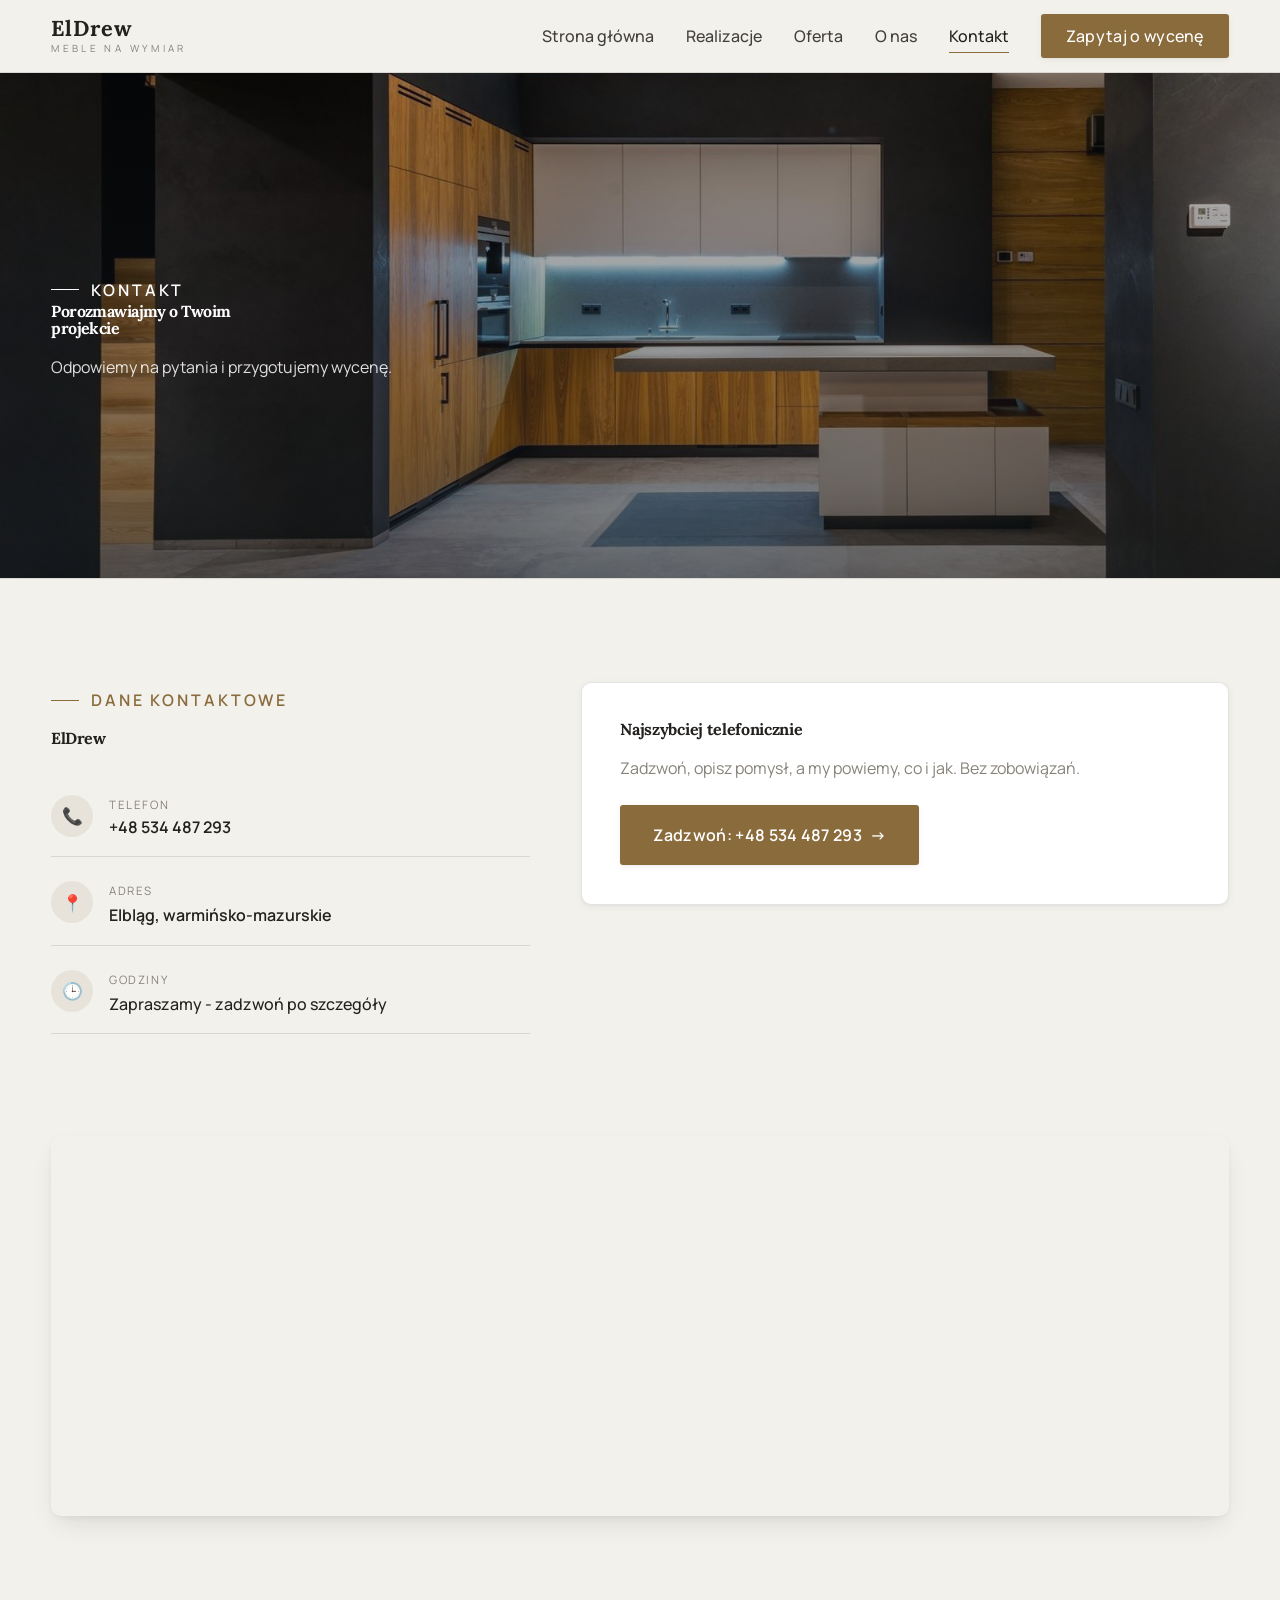
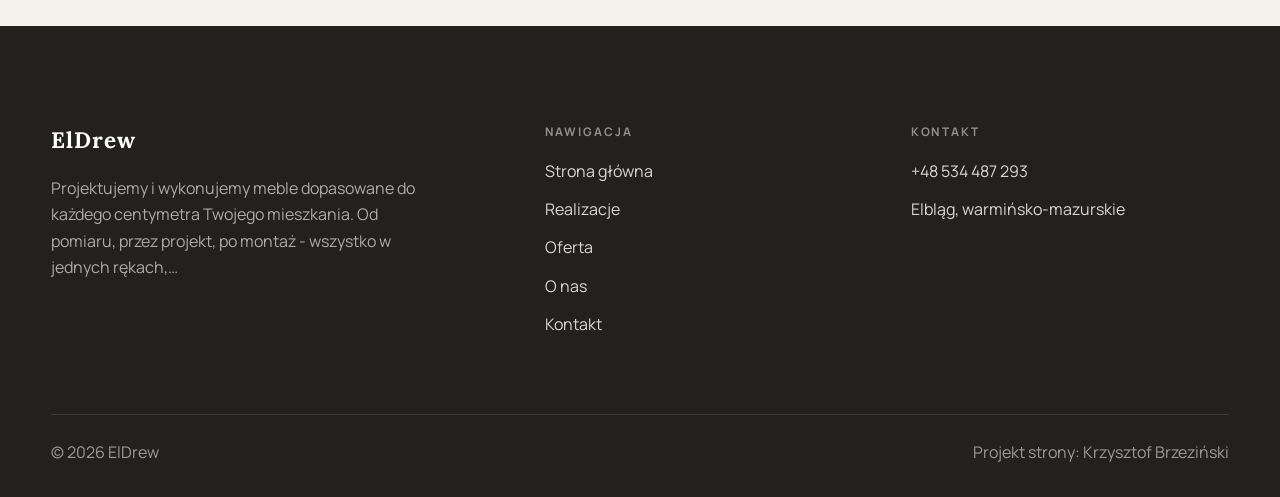
==== kontakt.html @ e07e8ee6 "Demo ElDrew Meble na wymiar (Elblag)" ====
<!DOCTYPE html>
<html lang="pl">
<head>
<meta charset="UTF-8">
<meta name="viewport" content="width=device-width, initial-scale=1.0">
<title>Kontakt - ElDrew</title>
<meta name="description" content="Kontakt ElDrew - Elbląg, warmińsko-mazurskie">
<link rel="preconnect" href="https://fonts.googleapis.com">
<link rel="preconnect" href="https://fonts.gstatic.com" crossorigin>
<link href="https://fonts.googleapis.com/css2?family=Lora:wght@500;600;700&family=Manrope:wght@400;500;600&display=swap" rel="stylesheet">
<link rel="stylesheet" href="assets/styles.css">
</head>
<body>

<header class="nav">
  <div class="wrap nav-inner">
    <a class="brand" href="index.html"><span class="name">ElDrew</span><span class="sub">Meble na wymiar</span></a>
    <nav class="nav-links">
      <a href="index.html">Strona główna</a>
      <a href="realizacje.html">Realizacje</a>
      <a href="oferta.html">Oferta</a>
      <a href="o-nas.html">O nas</a>
      <a href="kontakt.html" class="active">Kontakt</a>
      <a href="kontakt.html" class="btn btn-accent">Zapytaj o wycenę</a>
    </nav>
    <button class="nav-toggle" aria-label="Menu"><span></span><span></span><span></span></button>
  </div>
</header>

<section class="pagehead">
  <img src="img/about.jpg" alt="ElDrew - Porozmawiajmy o Twoim projekcie">
  <div class="wrap">
    <span class="eyebrow">Kontakt</span>
    <h1>Porozmawiajmy o Twoim projekcie</h1>
    <p>Odpowiemy na pytania i przygotujemy wycenę.</p>
  </div>
</section>
<section>
  <div class="wrap contact-grid">
    <div class="reveal">
      <span class="eyebrow">Dane kontaktowe</span>
      <h2 style="margin:var(--space-4) 0 var(--space-6)">ElDrew</h2>
      <div class="info-list">
        <div class="info-row"><div class="ic">📞</div><div><div class="lbl">Telefon</div><a class="val" href="tel:+48534487293">+48 534 487 293</a></div></div>
        <div class="info-row"><div class="ic">📍</div><div><div class="lbl">Adres</div><div class="val">Elbląg, warmińsko-mazurskie</div></div></div>
        <div class="info-row"><div class="ic">🕒</div><div><div class="lbl">Godziny</div><div class="val" style="font-weight:500">Zapraszamy - zadzwoń po szczegóły</div></div></div>
      </div>
    </div>
    <div class="reveal">
      <div class="form">
        <h3 style="margin-bottom:var(--space-4)">Najszybciej telefonicznie</h3>
        <p class="muted" style="margin-bottom:var(--space-5)">Zadzwoń, opisz pomysł, a my powiemy, co i jak. Bez zobowiązań.</p>
        <a href="tel:+48534487293" class="btn btn-accent" style="justify-content:center">Zadzwoń: +48 534 487 293 <span class="arr">→</span></a>
      </div>
    </div>
  </div>
</section>
<section style="padding-top:0">
  <div class="wrap reveal">
    <iframe class="map" title="ElDrew - Elbląg" src="https://maps.google.com/maps?q=ElDrew%20Elbl%C4%85g&z=15&output=embed" loading="lazy" referrerpolicy="no-referrer-when-downgrade"></iframe>
  </div>
</section>

<footer>
  <div class="wrap">
    <div class="foot-grid">
      <div class="foot-brand">
        <div class="name">ElDrew</div>
        <p>Projektujemy i wykonujemy meble dopasowane do każdego centymetra Twojego mieszkania. Od pomiaru, przez projekt, po montaż - wszystko w jednych rękach,…</p>
      </div>
      <div class="foot-col">
        <h4>Nawigacja</h4>
        <a href="index.html">Strona główna</a>
        <a href="realizacje.html">Realizacje</a>
        <a href="oferta.html">Oferta</a>
        <a href="o-nas.html">O nas</a>
        <a href="kontakt.html">Kontakt</a>
      </div>
      <div class="foot-col">
        <h4>Kontakt</h4>
        <a href="tel:+48534487293">+48 534 487 293</a>
        <p>Elbląg, warmińsko-mazurskie</p>
      </div>
    </div>
    <div class="foot-bot">
      <span>© 2026 ElDrew</span>
      <span>Projekt strony: Krzysztof Brzeziński</span>
    </div>
  </div>
</footer>


<script src="assets/main.js"></script>
</body>
</html>
---- assets/styles.css ----
/* ============================================================
   STOLBASZ — premium, architektoniczny B2B fit-out
   Jasna paleta, zero brązu. System wg premium-web-craft.
   Projekt strony: Krzysztof Brzeziński
   ============================================================ */

:root{
  /* PALETA — jasna, architektoniczna, chłodna */
  --paper:#F3F1EC;          /* główne tło */
  --paper-2:#E6E3DB;        /* sekcje alternatywne (chłodny jasny szary) */
  --paper-3:#E6E3DB;        /* delikatne wypełnienia */
  --ink:#23211E;            /* tekst główny — chłodny grafit */
  --ink-soft:#43403A;       /* nagłówki drugorzędne */
  --muted:#87837A;          /* tekst poboczny */
  --line:rgba(35,33,30,.12);/* hairline */
  --accent:#8A6B3C;         /* stonowany petrol-slate — jedyny akcent */
  --accent-d:#6E5430;
  --accent-soft:rgba(138,107,60,.10);
  --dark:#23211E;           /* sekcje ciemne (stopka/CTA) */

  /* ODSTĘPY — skala 4/8 */
  --space-1:4px; --space-2:8px; --space-3:12px; --space-4:16px; --space-5:24px;
  --space-6:32px; --space-7:48px; --space-8:64px; --space-9:96px; --space-10:128px;

  /* TYPOGRAFIA — fluid clamp() */
  --text-sm:clamp(.82rem,.8rem+.1vw,.9rem);
  --text-base:clamp(1rem,.97rem+.15vw,1.1rem);
  --text-lg:clamp(1.12rem,1.05rem+.3vw,1.3rem);
  --text-h3:clamp(1.2rem,1.1rem+.5vw,1.5rem);
  --text-h2:clamp(1.9rem,1.5rem+1.9vw,2.8rem);
  --text-h1:clamp(2.6rem,1.9rem+3.6vw,4.6rem);

  /* PROMIENIE — architektoniczne, raczej ostre */
  --r-sm:3px; --r-md:6px; --r-lg:10px;

  /* RUCH */
  --ease:cubic-bezier(.25,.46,.45,.94); --dur:.24s;

  /* CIENIE — miękkie, warstwowe */
  --sh-sm:0 1px 2px rgba(16,24,32,.04), 0 2px 8px rgba(16,24,32,.05);
  --sh-md:0 2px 6px rgba(16,24,32,.05), 0 12px 28px -8px rgba(16,24,32,.12);
  --sh-lg:0 6px 14px rgba(16,24,32,.07), 0 26px 56px -18px rgba(16,24,32,.22);

  --hairline:1px solid var(--line);

  --font-display:'Lora',serif;
  --font-body:'Manrope',sans-serif;
}

*{box-sizing:border-box;margin:0;padding:0}
html{scroll-behavior:smooth}
body{
  font-family:var(--font-body);
  font-size:var(--text-base);
  line-height:1.65;
  color:var(--ink);
  background:var(--paper);
  -webkit-font-smoothing:antialiased;
  text-rendering:optimizeLegibility;
}
img{max-width:100%;display:block}
a{color:inherit;text-decoration:none}

.wrap{width:min(92%,1180px);margin-inline:auto}
section{padding-block:clamp(52px,6.5vw,96px)}

h1,h2,h3{font-family:var(--font-display);font-weight:700;line-height:1.08;letter-spacing:-.02em;color:var(--ink)}
h1{font-size:var(--text-h1);letter-spacing:-.035em}
h2{font-size:var(--text-h2);letter-spacing:-.025em}
h3{font-size:var(--text-h3)}
p{max-width:65ch}

.eyebrow{
  font-family:var(--font-body);
  font-size:var(--text-sm);
  font-weight:600;
  letter-spacing:.18em;
  text-transform:uppercase;
  color:var(--accent);
  display:inline-flex;align-items:center;gap:var(--space-3);
}
.eyebrow::before{content:"";width:28px;height:1px;background:var(--accent);display:inline-block}

.muted{color:var(--muted)}
.lead{font-size:var(--text-lg);line-height:1.55;color:var(--ink-soft);max-width:50ch}

/* ---------- BUTTONS ---------- */
.btn{
  display:inline-flex;align-items:center;gap:var(--space-2);
  font-weight:600;font-size:var(--text-sm);letter-spacing:.02em;
  padding:var(--space-4) var(--space-6);
  border-radius:var(--r-sm);
  transition:transform var(--dur) var(--ease),box-shadow var(--dur) var(--ease),background var(--dur) var(--ease);
  cursor:pointer;border:1px solid transparent;
}
.btn-accent{background:var(--accent);color:#fff;box-shadow:var(--sh-sm)}
.btn-accent:hover{background:var(--accent-d);transform:translateY(-2px);box-shadow:var(--sh-md)}
.btn-accent:active{transform:translateY(0);box-shadow:var(--sh-sm)}
.btn-ghost{background:transparent;color:var(--ink);border-color:var(--line)}
.btn-ghost:hover{border-color:var(--accent);color:var(--accent);transform:translateY(-2px)}
.btn-light{background:#fff;color:var(--ink);box-shadow:var(--sh-sm)}
.btn-light:hover{transform:translateY(-2px);box-shadow:var(--sh-md)}
.btn .arr{transition:transform var(--dur) var(--ease)}
.btn:hover .arr{transform:translateX(4px)}

/* ---------- NAV ---------- */
.nav{
  position:sticky;top:0;z-index:50;
  background:color-mix(in srgb,var(--paper) 88%,transparent);
  backdrop-filter:saturate(140%) blur(10px);
  border-bottom:var(--hairline);
}
.nav-inner{display:flex;align-items:center;justify-content:space-between;height:72px}
.brand{display:flex;flex-direction:column;line-height:1}
.brand .name{font-family:var(--font-display);font-weight:800;font-size:1.35rem;letter-spacing:.04em}
.brand .sub{font-size:.62rem;letter-spacing:.34em;text-transform:uppercase;color:var(--muted);margin-top:5px}
.nav-links{display:flex;align-items:center;gap:var(--space-6)}
.nav-links a{font-size:var(--text-sm);font-weight:500;color:var(--ink-soft);position:relative;padding-block:4px;transition:color var(--dur) var(--ease)}
.nav-links a::after{content:"";position:absolute;left:0;bottom:0;width:0;height:1.5px;background:var(--accent);transition:width var(--dur) var(--ease)}
.nav-links a:hover,.nav-links a.active{color:var(--ink)}
.nav-links a:hover::after,.nav-links a.active::after{width:100%}
.nav-links .btn{padding:var(--space-2) var(--space-5)}
/* przyciski w nav: właściwy kolor (przebij .nav-links a) + bez podkreślenia */
.nav-links a.btn-accent{color:#fff}
.nav-links a.btn-ghost,.nav-links a.btn-light{color:var(--ink)}
.nav-links a.btn::after{display:none}
.nav-toggle{display:none;background:none;border:none;cursor:pointer;flex-direction:column;gap:5px;padding:8px}
.nav-toggle span{width:24px;height:2px;background:var(--ink);transition:var(--dur)}

/* ---------- HERO (split) ---------- */
.hero{position:relative;overflow:hidden;border-bottom:var(--hairline)}
.hero-grid{display:grid;grid-template-columns:1.05fr .95fr;gap:clamp(24px,4vw,60px);align-items:center;
  padding-block:clamp(36px,4.5vw,64px)}
.hero-copy .eyebrow{margin-bottom:var(--space-5)}
.hero-copy h1{margin-bottom:var(--space-5)}
.hero-copy .lead{margin-bottom:var(--space-7)}
.hero-actions{display:flex;flex-wrap:wrap;gap:var(--space-4)}
.hero-art{position:relative;aspect-ratio:4/3;border-radius:var(--r-lg);overflow:hidden;box-shadow:var(--sh-lg)}
.hero-art img{width:100%;height:100%;object-fit:cover}
.hero-art::after{content:"";position:absolute;inset:0;background:linear-gradient(180deg,transparent 55%,rgba(18,24,28,.28))}
.hero-badge{position:absolute;left:var(--space-5);bottom:var(--space-5);z-index:2;
  background:rgba(252,252,251,.94);backdrop-filter:blur(4px);
  border-radius:var(--r-md);padding:var(--space-4) var(--space-5);box-shadow:var(--sh-md);max-width:78%}
.hero-badge strong{display:block;font-family:var(--font-display);font-size:1rem;letter-spacing:-.01em}
.hero-badge span{font-size:var(--text-sm);color:var(--muted)}

/* ---------- HERO duży / kinowy (strona główna) ---------- */
.hero-cine{position:relative;min-height:clamp(560px,82vh,840px);display:flex;align-items:center;overflow:hidden;border-bottom:var(--hairline)}
.hero-cine>img{position:absolute;inset:0;width:100%;height:100%;object-fit:cover;z-index:0}
.hero-cine::after{content:"";position:absolute;inset:0;z-index:1;
  background:linear-gradient(95deg,rgba(13,18,23,.86) 0%,rgba(13,18,23,.64) 32%,rgba(13,18,23,.24) 62%,rgba(13,18,23,.04) 100%)}
.hero-cine .wrap{position:relative;z-index:2;padding-block:var(--space-8)}
.hero-cine .hero-copy{max-width:660px}
.hero-cine .eyebrow{color:#fff;margin-bottom:var(--space-5)}
.hero-cine .eyebrow::before{background:#fff}
.hero-cine h1{color:#fff;margin-bottom:var(--space-5);font-size:clamp(2.9rem,2rem+4.4vw,5.2rem)}
.hero-cine .lead{color:rgba(255,255,255,.92);max-width:48ch;margin-bottom:var(--space-7)}
.hero-cine .hero-actions{display:flex;flex-wrap:wrap;gap:var(--space-4)}
@media(max-width:680px){
  .hero-cine{min-height:clamp(520px,76vh,640px);align-items:flex-end}
  .hero-cine::after{background:linear-gradient(0deg,rgba(13,18,23,.9) 6%,rgba(13,18,23,.45) 55%,rgba(13,18,23,.25) 100%)}
  .hero-cine .wrap{padding-bottom:var(--space-9)}
}

/* full-bleed hero variant (podstrony) */
.pagehead{position:relative;min-height:46vh;display:flex;align-items:flex-end;overflow:hidden;border-bottom:var(--hairline)}
.pagehead img{position:absolute;inset:0;width:100%;height:100%;object-fit:cover}
.pagehead::after{content:"";position:absolute;inset:0;background:linear-gradient(180deg,rgba(18,24,28,.25),rgba(18,24,28,.62))}
.pagehead .wrap{position:relative;z-index:2;padding-block:var(--space-9);color:#fff}
.pagehead h1{color:#fff;max-width:18ch}
.pagehead .eyebrow{color:#fff}
.pagehead .eyebrow::before{background:#fff}
.pagehead p{color:rgba(255,255,255,.86);margin-top:var(--space-4);max-width:54ch}

/* ---------- STRIP (pasek skrótów / liczby) ---------- */
.strip{background:var(--dark);color:#fff}
.strip .wrap{display:grid;grid-template-columns:repeat(4,1fr);gap:var(--space-6);padding-block:var(--space-8)}
.strip .item .k{font-family:var(--font-display);font-size:clamp(1.6rem,1.2rem+1.4vw,2.4rem);font-weight:800;letter-spacing:-.02em;color:#fff}
.strip .item .v{font-size:var(--text-sm);color:rgba(255,255,255,.66);margin-top:var(--space-2);line-height:1.45}
.strip .item{border-left:2px solid var(--accent);padding-left:var(--space-5)}

/* ---------- SECTION HEAD ---------- */
.head{max-width:48rem;margin-bottom:var(--space-8)}
.head.center{margin-inline:auto;text-align:center}
.head .eyebrow{margin-bottom:var(--space-4)}
.head h2{margin-bottom:var(--space-4)}
.head p{color:var(--muted);font-size:var(--text-lg);line-height:1.55}
.head.center p{margin-inline:auto}

/* ---------- INTRO SPLIT ---------- */
.split{display:grid;grid-template-columns:.92fr 1.08fr;gap:clamp(28px,5vw,80px);align-items:center}
.split.rev{grid-template-columns:1.08fr .92fr}
.split.rev .split-art{order:-1}
.split-art{position:relative;aspect-ratio:5/4;border-radius:var(--r-lg);overflow:hidden;box-shadow:var(--sh-lg)}
.split-art img{width:100%;height:100%;object-fit:cover}
.split-copy h2{margin-bottom:var(--space-5)}
.split-copy p+p{margin-top:var(--space-4)}
.split-copy .btn{margin-top:var(--space-6)}

/* ---------- SERVICES (zakres) ---------- */
.svc-grid{display:grid;grid-template-columns:repeat(auto-fit,minmax(280px,1fr));gap:var(--space-5)}
.svc{background:#fff;border:var(--hairline);border-radius:var(--r-md);padding:var(--space-7) var(--space-6);
  transition:transform var(--dur) var(--ease),box-shadow var(--dur) var(--ease),border-color var(--dur) var(--ease);
  position:relative;overflow:hidden}
.svc::before{content:"";position:absolute;left:0;top:0;width:3px;height:0;background:var(--accent);transition:height var(--dur) var(--ease)}
.svc:hover{transform:translateY(-4px);box-shadow:var(--sh-md);border-color:transparent}
.svc:hover::before{height:100%}
.svc .ic{font-family:var(--font-display);font-size:.8rem;font-weight:700;letter-spacing:.12em;color:var(--accent);margin-bottom:var(--space-4)}
.svc h3{margin-bottom:var(--space-3);font-size:1.22rem}
.svc p{color:var(--muted);font-size:var(--text-base);line-height:1.6}

/* big detailed service rows */
.svc-row{display:grid;grid-template-columns:.8fr 1.2fr;gap:clamp(20px,4vw,60px);align-items:center;padding-block:var(--space-8)}
.svc-row+.svc-row{border-top:var(--hairline)}
.svc-row.rev{grid-template-columns:1.2fr .8fr}
.svc-row.rev .svc-row-art{order:-1}
.svc-row-art{aspect-ratio:4/3;border-radius:var(--r-md);overflow:hidden;box-shadow:var(--sh-md)}
.svc-row-art img{width:100%;height:100%;object-fit:cover}
.svc-row h3{font-size:1.5rem;margin-bottom:var(--space-4)}
.svc-row .num{font-family:var(--font-display);font-size:.85rem;font-weight:700;letter-spacing:.14em;color:var(--accent);display:block;margin-bottom:var(--space-3)}
.svc-row ul{list-style:none;margin-top:var(--space-4);display:flex;flex-direction:column;gap:var(--space-2)}
.svc-row li{position:relative;padding-left:var(--space-5);color:var(--muted);font-size:var(--text-base)}
.svc-row li::before{content:"";position:absolute;left:0;top:.62em;width:8px;height:1px;background:var(--accent)}

/* ---------- GALLERY (realizacje) ---------- */
.gallery{display:grid;grid-template-columns:repeat(12,1fr);gap:var(--space-4);grid-auto-rows:200px}
.tile{position:relative;overflow:hidden;border-radius:var(--r-md);box-shadow:var(--sh-sm);
  transition:transform var(--dur) var(--ease),box-shadow var(--dur) var(--ease)}
.tile img{width:100%;height:100%;object-fit:cover;transition:transform .6s var(--ease)}
.tile:hover{box-shadow:var(--sh-md)}
.tile:hover img{transform:scale(1.05)}
.tile .cap{position:absolute;left:0;right:0;bottom:0;padding:var(--space-5) var(--space-4) var(--space-4);
  background:linear-gradient(transparent,rgba(18,24,28,.78));color:#fff;
  font-size:var(--text-sm);font-weight:600;letter-spacing:.01em;
  opacity:0;transform:translateY(8px);transition:var(--dur) var(--ease)}
.tile:hover .cap{opacity:1;transform:translateY(0)}
.tile .cap small{display:block;font-weight:400;opacity:.78;letter-spacing:.04em;text-transform:uppercase;font-size:.66rem;margin-top:3px}
/* bento spans */
.t-wide{grid-column:span 6}
.t-tall{grid-column:span 6;grid-row:span 2}
.t-std{grid-column:span 6}
.t-third{grid-column:span 4}
.t-two3{grid-column:span 8}

/* ---------- TRUST / WIARYGODNOŚĆ ---------- */
.trust{background:var(--paper-2)}
.trust-grid{display:grid;grid-template-columns:repeat(auto-fit,minmax(240px,1fr));gap:var(--space-5);margin-top:var(--space-7)}
.trust-card{background:#fff;border-radius:var(--r-md);padding:var(--space-7) var(--space-6);box-shadow:var(--sh-sm);border-top:3px solid var(--accent)}
.trust-card .big{font-family:var(--font-display);font-size:clamp(1.8rem,1.3rem+1.6vw,2.6rem);font-weight:800;letter-spacing:-.02em;color:var(--ink);line-height:1}
.trust-card h3{font-size:1.12rem;margin:var(--space-3) 0 var(--space-2)}
.trust-card p{color:var(--muted);font-size:var(--text-base);line-height:1.55}

/* ---------- CTA band ---------- */
.cta{background:var(--dark);color:#fff;position:relative;overflow:hidden}
.cta .wrap{display:grid;grid-template-columns:1.4fr .6fr;gap:var(--space-7);align-items:center;position:relative;z-index:2}
.cta h2{color:#fff;max-width:20ch}
.cta p{color:rgba(255,255,255,.74);margin-top:var(--space-4)}
.cta-actions{display:flex;flex-direction:column;gap:var(--space-3);align-items:flex-start}
.cta::before{content:"";position:absolute;right:-80px;top:-80px;width:360px;height:360px;border-radius:50%;
  background:radial-gradient(circle,var(--accent-soft),transparent 70%)}

/* ---------- CONTACT ---------- */
.contact-grid{display:grid;grid-template-columns:.85fr 1.15fr;gap:clamp(28px,4vw,56px);align-items:start}
.info-list{display:flex;flex-direction:column;gap:var(--space-2)}
.info-row{display:flex;gap:var(--space-4);align-items:flex-start;padding-block:var(--space-4);border-bottom:var(--hairline)}
.info-row .ic{flex:none;width:42px;height:42px;display:grid;place-items:center;border-radius:50%;
  background:var(--accent-soft);color:var(--accent);font-size:1.05rem}
.info-row .lbl{font-size:.72rem;letter-spacing:.14em;text-transform:uppercase;color:var(--muted)}
.info-row .val{font-weight:600;font-size:var(--text-base);margin-top:2px}
.info-row a.val:hover{color:var(--accent)}
.map{border:none;border-radius:var(--r-lg);box-shadow:var(--sh-md);width:100%;height:100%;min-height:380px;filter:grayscale(.2) contrast(1.02)}
.form{background:#fff;border:var(--hairline);border-radius:var(--r-lg);padding:clamp(24px,3vw,40px);box-shadow:var(--sh-sm)}
.form .fld{margin-bottom:var(--space-5)}
.form label{display:block;font-size:var(--text-sm);font-weight:600;margin-bottom:var(--space-2)}
.form input,.form textarea{width:100%;font-family:inherit;font-size:var(--text-base);color:var(--ink);
  padding:var(--space-4);border:var(--hairline);border-radius:var(--r-sm);background:var(--paper);transition:border-color var(--dur)}
.form input:focus,.form textarea:focus{outline:none;border-color:var(--accent);background:#fff}
.form textarea{resize:vertical;min-height:120px}
.form .note{font-size:var(--text-sm);color:var(--muted);margin-top:var(--space-3)}

/* ---------- FOOTER ---------- */
footer{background:var(--dark);color:#fff;padding-block:var(--space-9) var(--space-6)}
.foot-grid{display:grid;grid-template-columns:1.4fr 1fr 1fr;gap:var(--space-7);margin-bottom:var(--space-8)}
.foot-brand .name{font-family:var(--font-display);font-weight:800;font-size:1.4rem;letter-spacing:.04em}
.foot-brand p{color:rgba(255,255,255,.62);margin-top:var(--space-4);font-size:var(--text-base);max-width:38ch}
.foot-col h4{font-size:.74rem;letter-spacing:.16em;text-transform:uppercase;color:rgba(255,255,255,.5);margin-bottom:var(--space-4)}
.foot-col a,.foot-col p{display:block;color:rgba(255,255,255,.82);font-size:var(--text-base);margin-bottom:var(--space-3)}
.foot-col a:hover{color:#fff}
.foot-bot{border-top:1px solid rgba(255,255,255,.12);padding-top:var(--space-5);display:flex;justify-content:space-between;flex-wrap:wrap;gap:var(--space-3);
  font-size:var(--text-sm);color:rgba(255,255,255,.55)}
.foot-bot a:hover{color:#fff}

/* ---------- REVEAL ---------- */
.reveal{opacity:0;transform:translateY(22px);transition:opacity .6s var(--ease),transform .6s var(--ease)}
.reveal.in{opacity:1;transform:none}

/* ---------- RESPONSIVE ---------- */
@media(max-width:920px){
  .hero-grid,.split,.split.rev,.svc-row,.svc-row.rev,.cta .wrap,.contact-grid,.foot-grid{grid-template-columns:1fr}
  .split.rev .split-art,.svc-row.rev .svc-row-art{order:0}
  .hero-art{aspect-ratio:16/10;max-height:420px}
  .strip .wrap{grid-template-columns:repeat(2,1fr);gap:var(--space-7)}
  .gallery{grid-auto-rows:180px}
  .t-wide,.t-tall,.t-std,.t-third,.t-two3{grid-column:span 6}
  .t-tall{grid-row:span 1}
  .cta-actions{flex-direction:row;flex-wrap:wrap}
  .foot-grid{gap:var(--space-6)}
}
@media(max-width:680px){
  .nav-links{position:fixed;inset:72px 0 auto 0;background:var(--paper);flex-direction:column;align-items:stretch;
    gap:0;padding:var(--space-4) 6%;border-bottom:var(--hairline);box-shadow:var(--sh-md);
    transform:translateY(-120%);transition:transform var(--dur) var(--ease)}
  .nav-links.open{transform:translateY(0)}
  .nav-links a{padding-block:var(--space-4);border-bottom:var(--hairline)}
  .nav-links .btn{margin-top:var(--space-3);justify-content:center}
  .nav-toggle{display:flex}
  .strip .wrap{grid-template-columns:1fr}
  .gallery{grid-template-columns:repeat(6,1fr)}
  .foot-grid{grid-template-columns:1fr}
}
@media(prefers-reduced-motion:reduce){
  *{animation-duration:.01ms!important;transition:none!important}
  .reveal{opacity:1!important;transform:none!important}
  html{scroll-behavior:auto}
}

/* ============================================================
   PREMIUM LAYER — destylat deep-researchu branż (anty-AI, spokój).
   Zmienne STOLBASZ (--accent/--ink/--paper/--line/--dark). Ruch ledwo
   zauważalny, krzywa cubic-bezier(.16,.84,.44,1); prefers-reduced-motion
   pokryte blanketem wyżej. Karty hairline zamiast cieni = #1 sygnał „nie-AI".
   ============================================================ */

/* więcej oddechu między sekcjami (liderzy: 110-130px) */
section{padding-block:clamp(64px,8vw,128px)}

/* 1) Aksamitny reveal — dłuższa, miękka krzywa zamiast „skoku" */
.reveal{transition:opacity .9s cubic-bezier(.16,.84,.44,1),transform .9s cubic-bezier(.16,.84,.44,1);will-change:opacity,transform}
/* stagger TYLKO w galerii (tam pozycja = porządek dzieci) */
.gallery .reveal:nth-child(2){transition-delay:.07s}
.gallery .reveal:nth-child(3){transition-delay:.14s}
.gallery .reveal:nth-child(4){transition-delay:.21s}
.gallery .reveal:nth-child(5){transition-delay:.28s}
.gallery .reveal:nth-child(6){transition-delay:.35s}

/* 2) Hero — powolny „oddech kadru" (Ken Burns), tylko desktop (bateria) */
@keyframes heroBreath{from{transform:scale(1.06)}to{transform:scale(1.12) translateY(-1.2%)}}
@media(min-width:900px){
  .hero-cine>img{transform:scale(1.06);animation:heroBreath 24s ease-in-out infinite alternate}
}

/* 3) Akcentowy hairline pod nagłówkiem sekcji, który „rysuje się" przy wejściu */
.head h2{position:relative;padding-bottom:18px}
.head h2::after{content:"";position:absolute;left:0;bottom:0;height:1px;width:0;background:var(--accent);transition:width 1s cubic-bezier(.16,.84,.44,1) .15s}
.head.center h2::after{left:50%;transform:translateX(-50%)}
.head.reveal.in h2::after,.head.center.reveal.in h2::after{width:54px}

/* 4) Karty HAIRLINE zamiast cieni/zaokrągleń (najmocniejszy anty-AI detal) */
.svc{background:transparent;border:1px solid var(--line);border-radius:var(--r-sm);box-shadow:none}
.svc:hover{box-shadow:none;border-color:var(--accent);transform:translateY(-3px)}
.trust-card{background:transparent;box-shadow:none;border:1px solid var(--line);border-top:2px solid var(--accent);border-radius:var(--r-sm)}
.tile{box-shadow:none;border-radius:var(--r-sm)}
.tile:hover{box-shadow:none}

/* 5) Sticky-nav kondensuje się po przewinięciu (sygnał dopracowania) */
.nav{transition:box-shadow .4s ease,background .4s ease}
.nav.is-stuck{box-shadow:0 1px 0 var(--line),0 14px 30px -24px rgba(0,0,0,.45)}
.nav-inner{transition:height .35s var(--ease)}
.nav.is-stuck .nav-inner{height:60px}

/* 6) MANIFESTO — pełnoekranowy cytat-bohater (zastępuje generyczne „Dlaczego my") */
.manifesto{background:var(--paper-2);text-align:center}
.manifesto .wrap{max-width:60rem}
.manifesto p{font-family:var(--font-display);font-style:italic;font-size:clamp(1.6rem,1rem+2.4vw,2.8rem);line-height:1.32;color:var(--ink-soft);margin-inline:auto;max-width:26ch;position:relative;padding-top:var(--space-8)}
.manifesto p::before{content:"";position:absolute;top:0;left:50%;transform:translateX(-50%);width:54px;height:1px;background:var(--accent)}
.manifesto p span{color:var(--accent);font-style:italic}

/* 7) GATEWAYS — 3 duże bramy-zdjęcia (zamiast paska menu usług) */
.gateways{display:grid;grid-template-columns:repeat(3,1fr);gap:var(--space-4)}
.gateway{position:relative;aspect-ratio:3/4;overflow:hidden;border-radius:var(--r-sm);display:block}
.gateway img{width:100%;height:100%;object-fit:cover;transition:transform .8s var(--ease),filter .5s var(--ease)}
.gateway::after{content:"";position:absolute;inset:0;background:linear-gradient(180deg,transparent 38%,rgba(18,24,28,.74))}
.gateway:hover img{transform:scale(1.05);filter:brightness(1.05)}
.gateway .g-ttl{position:absolute;left:0;right:0;bottom:0;z-index:2;padding:var(--space-6) var(--space-5);color:#fff;font-family:var(--font-display);font-size:1.45rem;letter-spacing:-.01em;line-height:1.15}
.gateway .g-ttl small{display:block;font-family:var(--font-body);font-size:var(--text-sm);font-weight:400;opacity:.82;letter-spacing:.03em;margin-top:5px}
@media(max-width:760px){.gateways{grid-template-columns:1fr}.gateway{aspect-ratio:16/10}}

/* 8) LOGO klienta w nagłówku (gdy podane --logo) */
.brand-logo{height:40px;width:auto;max-width:220px;object-fit:contain;display:block}
.nav.is-stuck .brand-logo{height:34px}
@media(max-width:680px){.brand-logo{height:32px}}
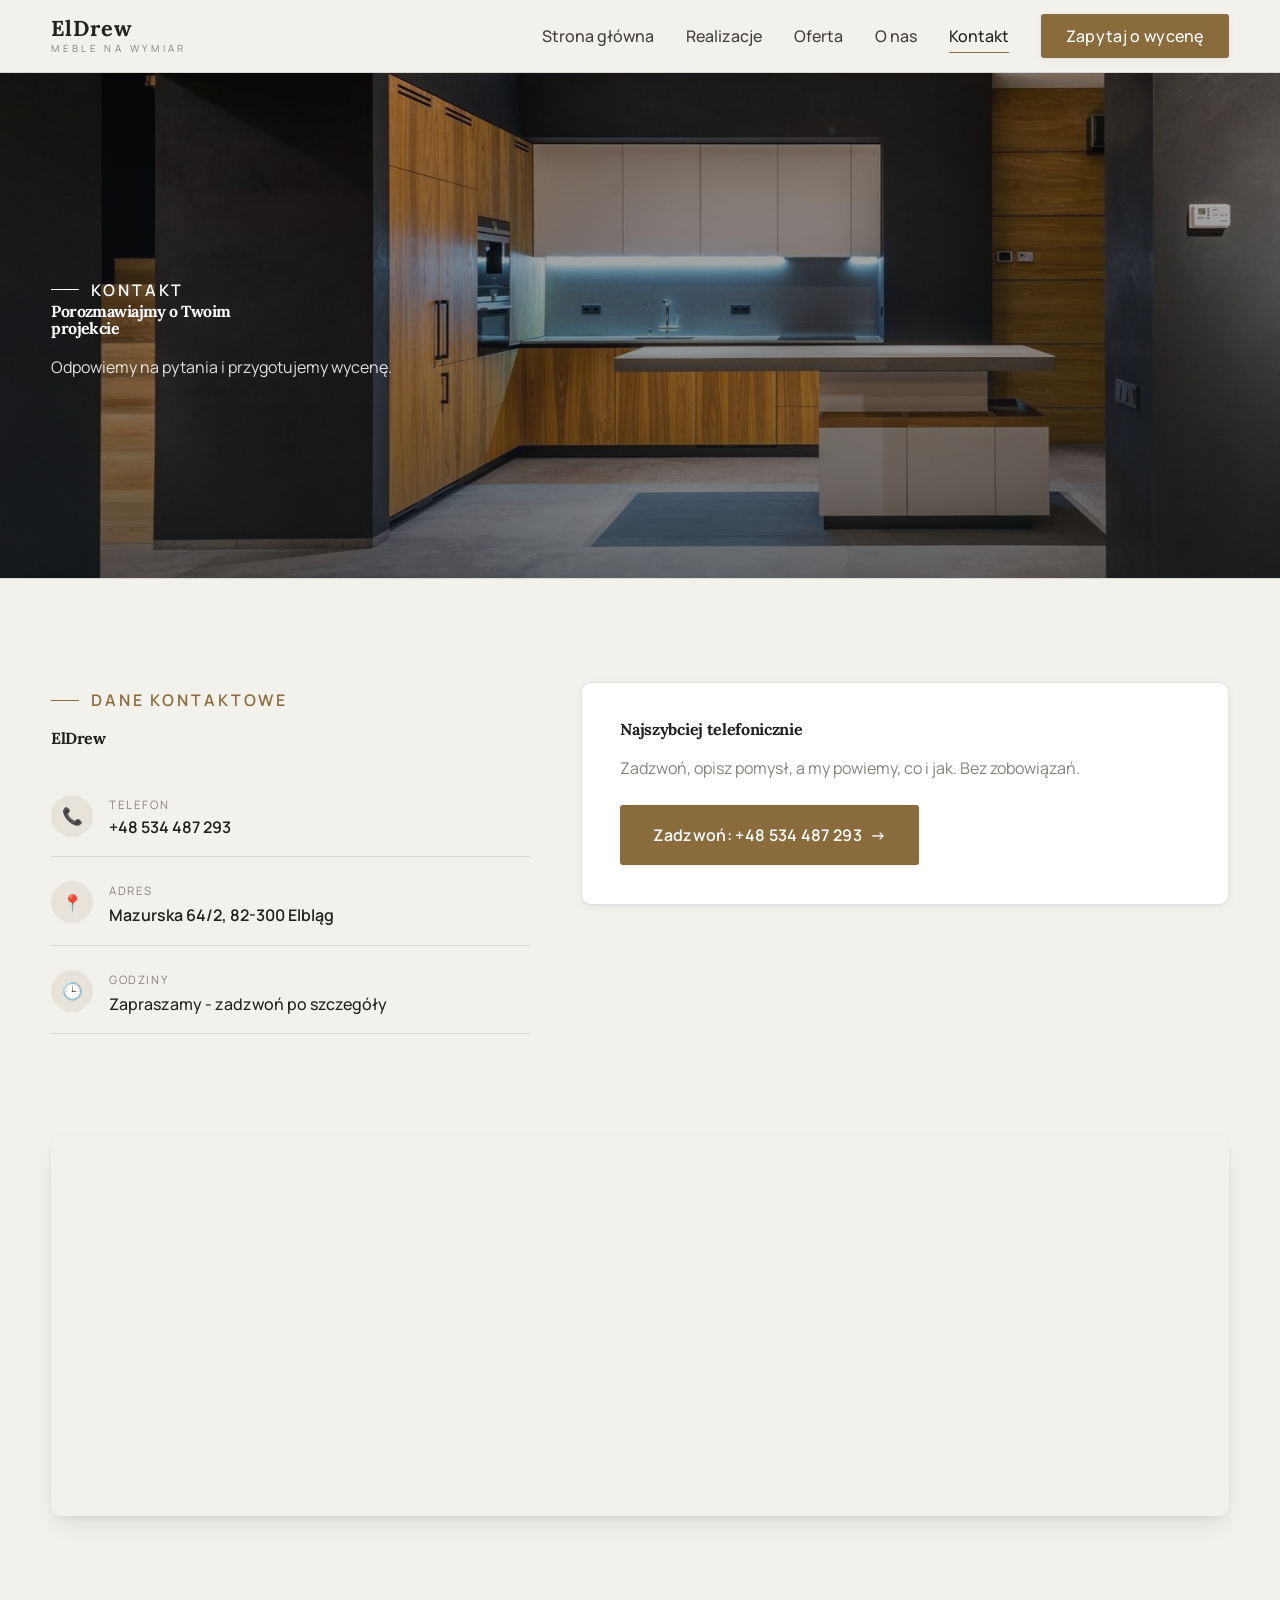
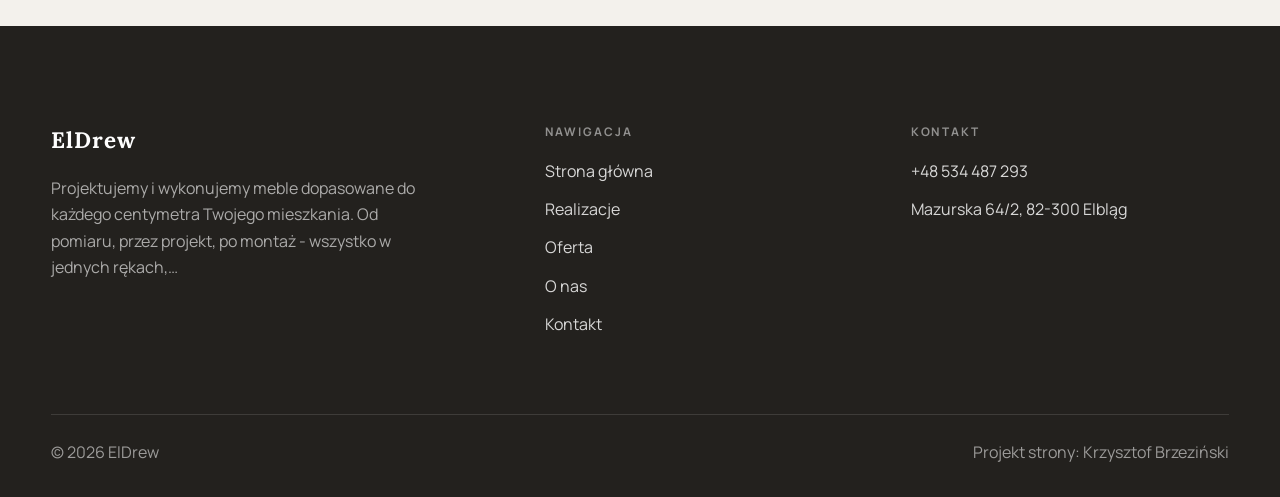
==== commit bd4337ae: "Fix: hero skakal na mobile (vh->svh) + adres + kategoria meble na wymiar" ====
--- a/kontakt.html
+++ b/kontakt.html
@@ -4,7 +4,7 @@
 <meta charset="UTF-8">
 <meta name="viewport" content="width=device-width, initial-scale=1.0">
 <title>Kontakt - ElDrew</title>
-<meta name="description" content="Kontakt ElDrew - Elbląg, warmińsko-mazurskie">
+<meta name="description" content="Kontakt ElDrew - Mazurska 64/2, 82-300 Elbląg">
 <link rel="preconnect" href="https://fonts.googleapis.com">
 <link rel="preconnect" href="https://fonts.gstatic.com" crossorigin>
 <link href="https://fonts.googleapis.com/css2?family=Lora:wght@500;600;700&family=Manrope:wght@400;500;600&display=swap" rel="stylesheet">
@@ -42,7 +42,7 @@
       <h2 style="margin:var(--space-4) 0 var(--space-6)">ElDrew</h2>
       <div class="info-list">
         <div class="info-row"><div class="ic">📞</div><div><div class="lbl">Telefon</div><a class="val" href="tel:+48534487293">+48 534 487 293</a></div></div>
-        <div class="info-row"><div class="ic">📍</div><div><div class="lbl">Adres</div><div class="val">Elbląg, warmińsko-mazurskie</div></div></div>
+        <div class="info-row"><div class="ic">📍</div><div><div class="lbl">Adres</div><div class="val">Mazurska 64/2, 82-300 Elbląg</div></div></div>
         <div class="info-row"><div class="ic">🕒</div><div><div class="lbl">Godziny</div><div class="val" style="font-weight:500">Zapraszamy - zadzwoń po szczegóły</div></div></div>
       </div>
     </div>
@@ -79,7 +79,7 @@
       <div class="foot-col">
         <h4>Kontakt</h4>
         <a href="tel:+48534487293">+48 534 487 293</a>
-        <p>Elbląg, warmińsko-mazurskie</p>
+        <p>Mazurska 64/2, 82-300 Elbląg</p>
       </div>
     </div>
     <div class="foot-bot">
--- a/assets/styles.css
+++ b/assets/styles.css
@@ -145,7 +145,7 @@
 .hero-badge span{font-size:var(--text-sm);color:var(--muted)}
 
 /* ---------- HERO duży / kinowy (strona główna) ---------- */
-.hero-cine{position:relative;min-height:clamp(560px,82vh,840px);display:flex;align-items:center;overflow:hidden;border-bottom:var(--hairline)}
+.hero-cine{position:relative;min-height:clamp(560px,82vh,840px);min-height:clamp(560px,82svh,840px);display:flex;align-items:center;overflow:hidden;border-bottom:var(--hairline)}
 .hero-cine>img{position:absolute;inset:0;width:100%;height:100%;object-fit:cover;z-index:0}
 .hero-cine::after{content:"";position:absolute;inset:0;z-index:1;
   background:linear-gradient(95deg,rgba(13,18,23,.86) 0%,rgba(13,18,23,.64) 32%,rgba(13,18,23,.24) 62%,rgba(13,18,23,.04) 100%)}
@@ -157,13 +157,13 @@
 .hero-cine .lead{color:rgba(255,255,255,.92);max-width:48ch;margin-bottom:var(--space-7)}
 .hero-cine .hero-actions{display:flex;flex-wrap:wrap;gap:var(--space-4)}
 @media(max-width:680px){
-  .hero-cine{min-height:clamp(520px,76vh,640px);align-items:flex-end}
+  .hero-cine{min-height:clamp(520px,76vh,640px);min-height:clamp(520px,76svh,640px);align-items:flex-end}
   .hero-cine::after{background:linear-gradient(0deg,rgba(13,18,23,.9) 6%,rgba(13,18,23,.45) 55%,rgba(13,18,23,.25) 100%)}
   .hero-cine .wrap{padding-bottom:var(--space-9)}
 }
 
 /* full-bleed hero variant (podstrony) */
-.pagehead{position:relative;min-height:46vh;display:flex;align-items:flex-end;overflow:hidden;border-bottom:var(--hairline)}
+.pagehead{position:relative;min-height:46vh;min-height:46svh;display:flex;align-items:flex-end;overflow:hidden;border-bottom:var(--hairline)}
 .pagehead img{position:absolute;inset:0;width:100%;height:100%;object-fit:cover}
 .pagehead::after{content:"";position:absolute;inset:0;background:linear-gradient(180deg,rgba(18,24,28,.25),rgba(18,24,28,.62))}
 .pagehead .wrap{position:relative;z-index:2;padding-block:var(--space-9);color:#fff}
